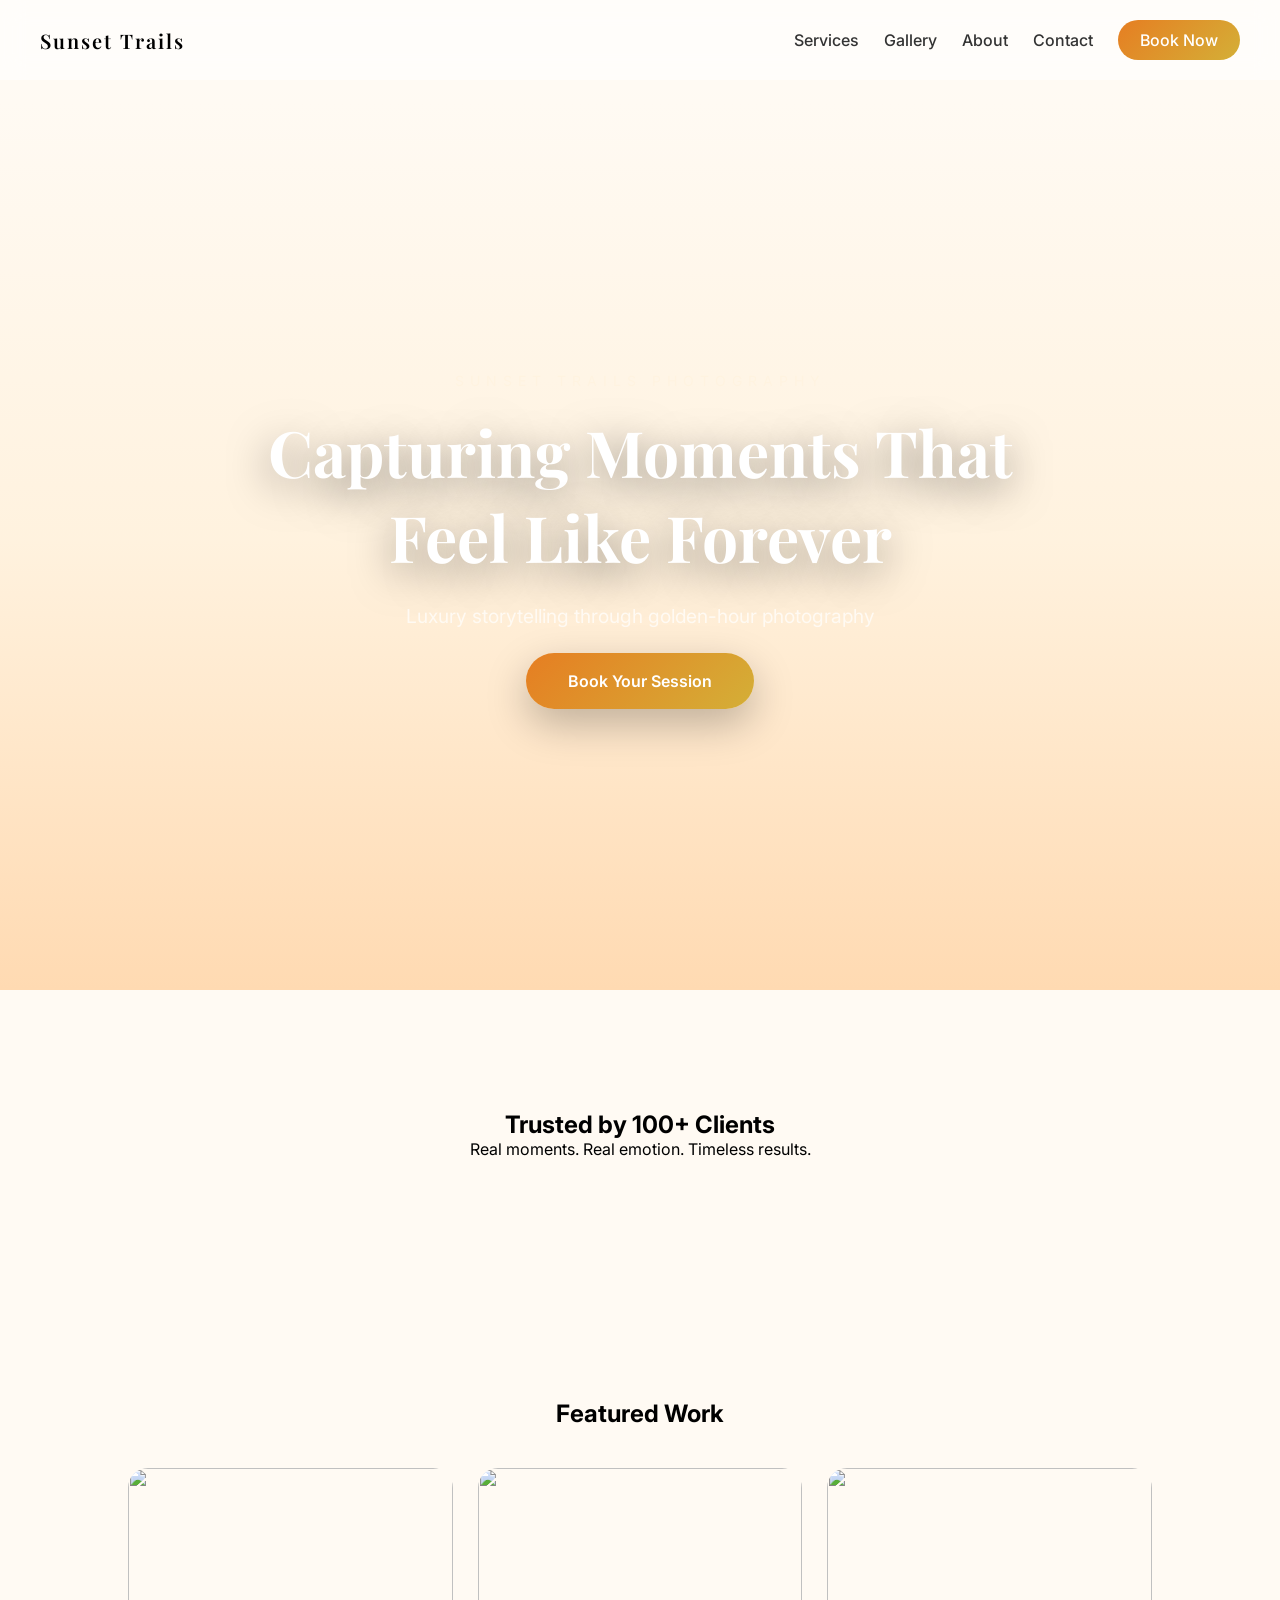
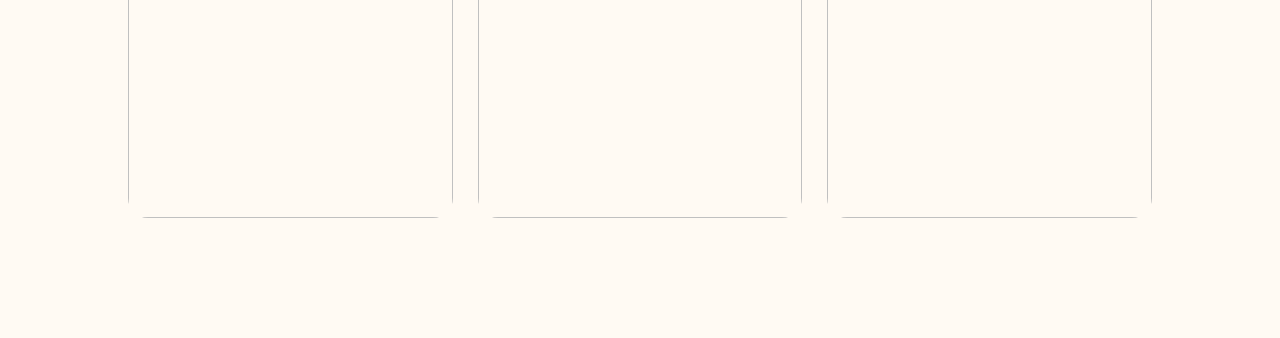
==== index.html @ 25ee8bb4 "Update index.html" ====
<!DOCTYPE html>
<html lang="en">
<head>
<meta charset="UTF-8">
<meta name="viewport" content="width=device-width, initial-scale=1.0">

<title>Sunset Trails Photography</title>

<link href="https://fonts.googleapis.com/css2?family=Playfair+Display:wght@500;700&family=Inter:wght@300;400;500&display=swap" rel="stylesheet">

<link rel="stylesheet" href="styles.css">
  
</head>

<body>

<nav class="nav">

<div class="logo">Sunset Trails</div>

<div class="nav-links" id="navLinks">

<div class="close-btn" onclick="toggleMenu()">✕</div>

<a href="services.html">Services</a>
<a href="gallery.html">Gallery</a>
<a href="about.html">About</a>
<a href="contact.html">Contact</a>
<a href="contact.html" class="nav-btn">Book Now</a>

</div>

<div class="menu-toggle" onclick="toggleMenu()">☰</div>

</nav>

<section class="hero">
<div class="hero-bg"></div>

<div class="hero-content">
<div class="brand">SUNSET TRAILS PHOTOGRAPHY</div>

<h1>Capturing Moments That Feel Like Forever</h1>

<p class="reveal">Luxury storytelling through golden-hour photography</p>

<a href="contact.html" class="btn">Book Your Session</a>
</div>
</section>

<section class="section reveal">
<h2 class="reveal">Trusted by 100+ Clients</h2>
<p class="reveal">Real moments. Real emotion. Timeless results.</p>
</section>

<section class="section reveal">
<h2 class="reveal">Featured Work</h2>

<div class="grid reveal">
<img class="reveal" src="https://images.unsplash.com/photo-1492724441997-5dc865305da7?auto=format&fit=crop&w=1200&q=80">
<img class="reveal" src="https://images.unsplash.com/photo-1522673607200-164d1b6ce486">
<img class="reveal" src="https://images.unsplash.com/photo-1495567720989-cebdbdd97913">
</div>

</section>

<script>
function toggleMenu(){
document.getElementById("navLinks").classList.toggle("active");
}
</script>

<script>
function revealOnScroll(){
const reveals = document.querySelectorAll(".reveal");

reveals.forEach(el=>{
const windowHeight = window.innerHeight;
const elementTop = el.getBoundingClientRect().top;

if(elementTop < windowHeight - 100){
el.classList.add("active");
}
});
}

window.addEventListener("scroll", revealOnScroll);
</script>
  
</body>
</html>
---- styles.css ----
/* RESET */
*{
margin:0;
padding:0;
box-sizing:border-box;
}

body{
padding-top:90px;
}

body{
font-family:'Inter', sans-serif;
background:#fffaf3;
}

/* NAV */
.nav{
position:fixed;
top:0;
width:100%;
padding:20px 40px;
display:flex;
justify-content:space-between;
align-items:center;
background:rgba(255,255,255,0.6);
backdrop-filter:blur(12px);
z-index:1000;
}

.logo{
font-family:'Playfair Display';
font-size:20px;
font-weight:600;
letter-spacing:2px;
}

.nav-links{
display:flex;
align-items:center;
gap:25px;
}

.nav-links a{
text-decoration:none;
color:#333;
font-weight:500;
}

.nav-btn{
padding:10px 22px;
border-radius:30px;
background:linear-gradient(135deg,#E67E22,#D4AF37);
color:white !important;
}

/* MOBILE MENU */
.menu-toggle{
display:none;
font-size:28px;
cursor:pointer;
}

@media(max-width:768px){

.nav-links{
position:fixed;
top:0;
right:-100%;
height:100vh;
width:70%;
background:white;
flex-direction:column;
justify-content:center;
gap:40px;
transition:.4s;
}

.nav-links.active{
right:0;
}

.menu-toggle{
display:block;
}

}

/* HERO */
.hero{
height:100vh;
display:flex;
align-items:center;
justify-content:center;
text-align:center;
position:relative;
overflow:hidden;
}

.hero-bg{
position:absolute;
top:0;
left:0;
width:100%;
height:100%;
background:
linear-gradient(
to top,
rgba(255,170,80,0.4),
rgba(255,210,140,0.2),
rgba(255,255,255,0.05)
),
url('https://images.unsplash.com/photo-1507525428034-b723cf961d3e?auto=format&fit=crop&w=1600&q=80');
background-size:cover;
background-position:center;
z-index:-1;
}

.hero-content{
position:relative;
z-index:2;
max-width:900px;
padding:40px;
}

.brand{
letter-spacing:6px;
font-size:14px;
color:#fff3e0;
margin-bottom:20px;
}

.hero h1{
font-family:'Playfair Display';
font-size:4rem;
color:white;
text-shadow:0 10px 40px rgba(0,0,0,0.5);
}

.hero p{
margin:25px 0;
font-size:1.2rem;
color:#fffaf3;
}

.btn{
display:inline-block;
padding:18px 42px;
background:linear-gradient(135deg,#E67E22,#D4AF37);
color:white;
font-weight:600;
border-radius:50px;
text-decoration:none;
box-shadow:0 15px 40px rgba(0,0,0,0.25);
transition:.3s;
}

.btn:hover{
transform:translateY(-4px) scale(1.05);
}

/* SECTIONS */
.section{
padding:120px 10%;
text-align:center;
}


.grid{
display:grid;
grid-template-columns:repeat(auto-fit,minmax(300px,1fr));
gap:25px;
margin-top:40px;
}

.grid img{
width:100%;
height:400px;
object-fit:cover;
border-radius:20px;
}

img{
max-width:100%;
height:auto;
}

.grid img{
width:100%;
height:350px;
object-fit:cover;
border-radius:20px;
}

.close-btn{
display:none;
font-size:28px;
position:absolute;
top:20px;
right:20px;
cursor:pointer;
}

@media(max-width:768px){
.close-btn{
display:block;
}

/* SCROLL ANIMATIONS */
.reveal{
opacity:0;
transform:translateY(60px);
transition:all 0.8s ease;
}

.reveal.active{
opacity:1;
transform:translateY(0);
}  

.section{
padding:120px 10%;
text-align:center;
background:linear-gradient(
to bottom,
#fffaf3,
#f5e6d3
);
}  

.section:nth-child(even){
background:#fff;
}

.grid img{
transition:transform .4s ease, box-shadow .4s ease;
}

.grid img:hover{
transform:scale(1.05);
box-shadow:0 20px 40px rgba(0,0,0,0.2);
}

.section h2{
font-family:'Playfair Display';
font-size:2.5rem;
margin-bottom:20px;
}
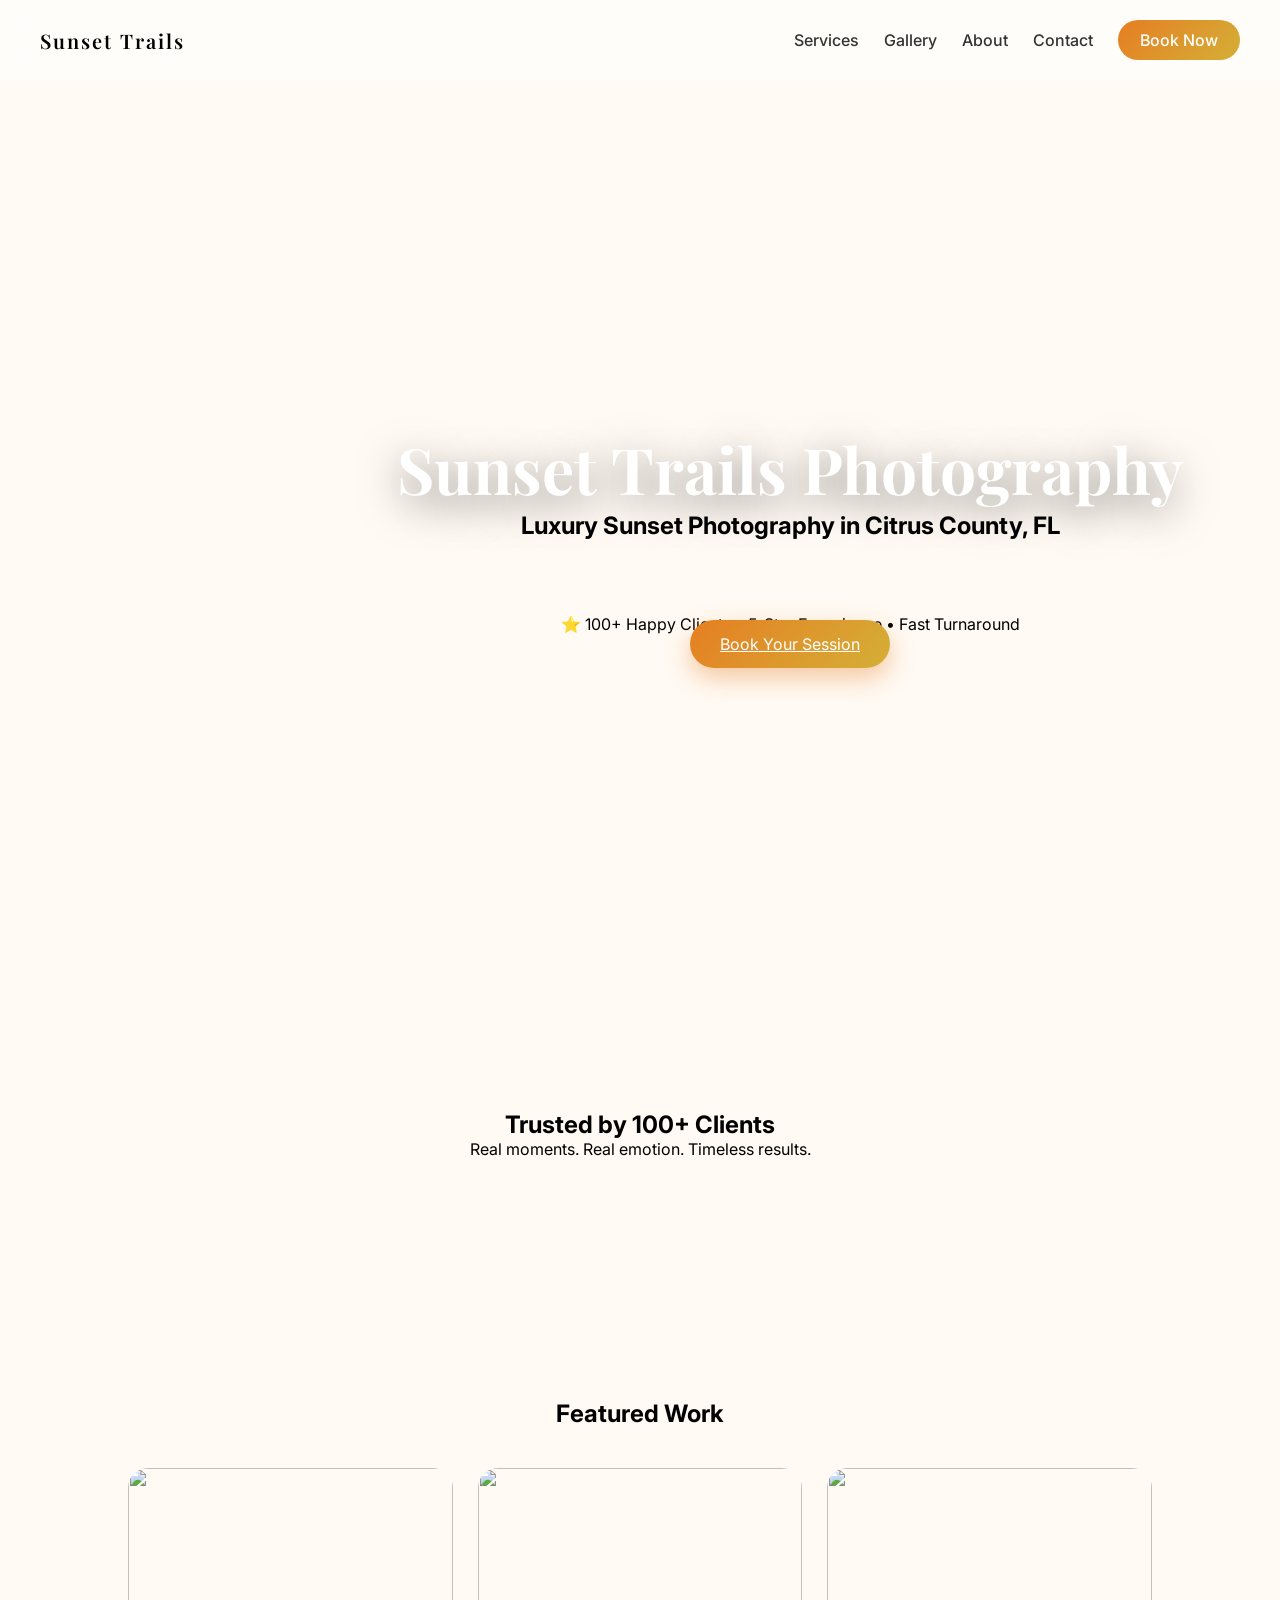
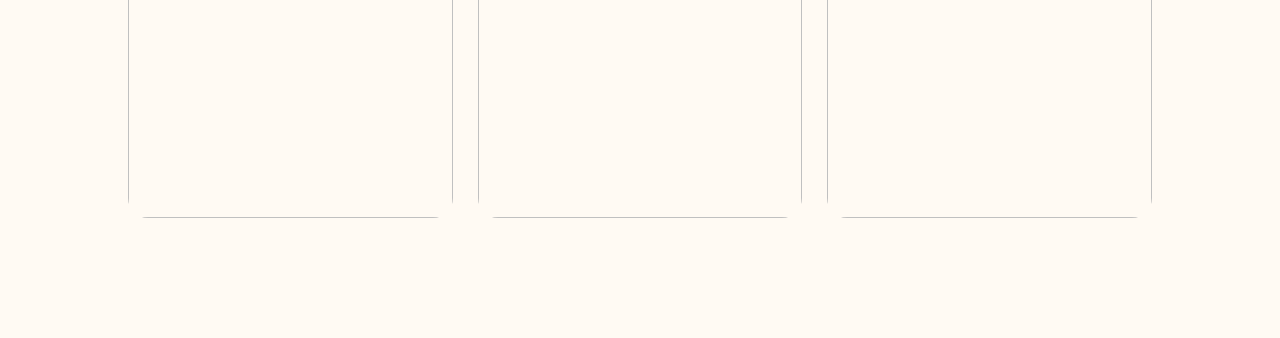
==== commit 9a2b2dfc: "Update index.html" ====
--- a/index.html
+++ b/index.html
@@ -35,19 +35,30 @@
 </nav>
 
 <section class="hero">
-<div class="hero-bg"></div>
+
+<video autoplay muted loop playsinline class="hero-video">
+  <source src="https://cdn.coverr.co/videos/coverr-aerial-view-of-waves-at-sunset-1573/1080p.mp4" type="video/mp4">
+</video>
+
+<div class="hero-overlay"></div>
 
 <div class="hero-content">
-<div class="brand">SUNSET TRAILS PHOTOGRAPHY</div>
 
-<h1>Capturing Moments That Feel Like Forever</h1>
+<h1>Sunset Trails Photography</h1>
 
-<p class="reveal">Luxury storytelling through golden-hour photography</p>
+<h2>Luxury Sunset Photography in Citrus County, FL</h2>
+
+<p>For couples, families, and life’s most meaningful moments.</p>
+
+<div class="hero-trust">
+⭐ 100+ Happy Clients • 5-Star Experience • Fast Turnaround
+</div>
 
 <a href="contact.html" class="btn">Book Your Session</a>
+
 </div>
+
 </section>
-
 <section class="section reveal">
 <h2 class="reveal">Trusted by 100+ Clients</h2>
 <p class="reveal">Real moments. Real emotion. Timeless results.</p>
@@ -57,9 +68,13 @@
 <h2 class="reveal">Featured Work</h2>
 
 <div class="grid reveal">
-<img class="reveal" src="https://images.unsplash.com/photo-1492724441997-5dc865305da7?auto=format&fit=crop&w=1200&q=80">
-<img class="reveal" src="https://images.unsplash.com/photo-1522673607200-164d1b6ce486">
-<img class="reveal" src="https://images.unsplash.com/photo-1495567720989-cebdbdd97913">
+
+<img class="reveal" src="https://images.unsplash.com/photo-1507525428034-b723cf961d3e?auto=format&fit=crop&w=1200&q=80">
+
+<img class="reveal" src="https://images.unsplash.com/photo-1511895426328-dc8714191300?auto=format&fit=crop&w=1200&q=80">
+
+<img class="reveal" src="https://images.unsplash.com/photo-1520854221256-17451cc331bf?auto=format&fit=crop&w=1200&q=80">
+
 </div>
 
 </section>
--- a/styles.css
+++ b/styles.css
@@ -144,19 +144,20 @@
 }
 
 .btn{
-display:inline-block;
-padding:18px 42px;
+padding:14px 30px;
+border:none;
+border-radius:50px;
 background:linear-gradient(135deg,#E67E22,#D4AF37);
 color:white;
-font-weight:600;
-border-radius:50px;
-text-decoration:none;
-box-shadow:0 15px 40px rgba(0,0,0,0.25);
-transition:.3s;
+font-size:16px;
+cursor:pointer;
+transition:all 0.3s ease;
+box-shadow:0 10px 25px rgba(230,126,34,0.4);
 }
 
 .btn:hover{
-transform:translateY(-4px) scale(1.05);
+transform:translateY(-3px);
+box-shadow:0 15px 35px rgba(230,126,34,0.6);
 }
 
 /* SECTIONS */
@@ -246,3 +247,37 @@
 font-size:2.5rem;
 margin-bottom:20px;
 }
+
+/* LIGHTBOX */
+.lightbox{
+position:fixed;
+top:0;
+left:0;
+width:100%;
+height:100%;
+background:rgba(0,0,0,0.9);
+display:none;
+align-items:center;
+justify-content:center;
+z-index:2000;
+}
+
+.lightbox img{
+max-width:90%;
+max-height:80%;
+border-radius:10px;
+}
+
+.close-lightbox{
+position:absolute;
+top:30px;
+right:40px;
+font-size:40px;
+color:white;
+cursor:pointer;
+}
+
+body{
+transition: opacity 0.5s ease;
+}
+
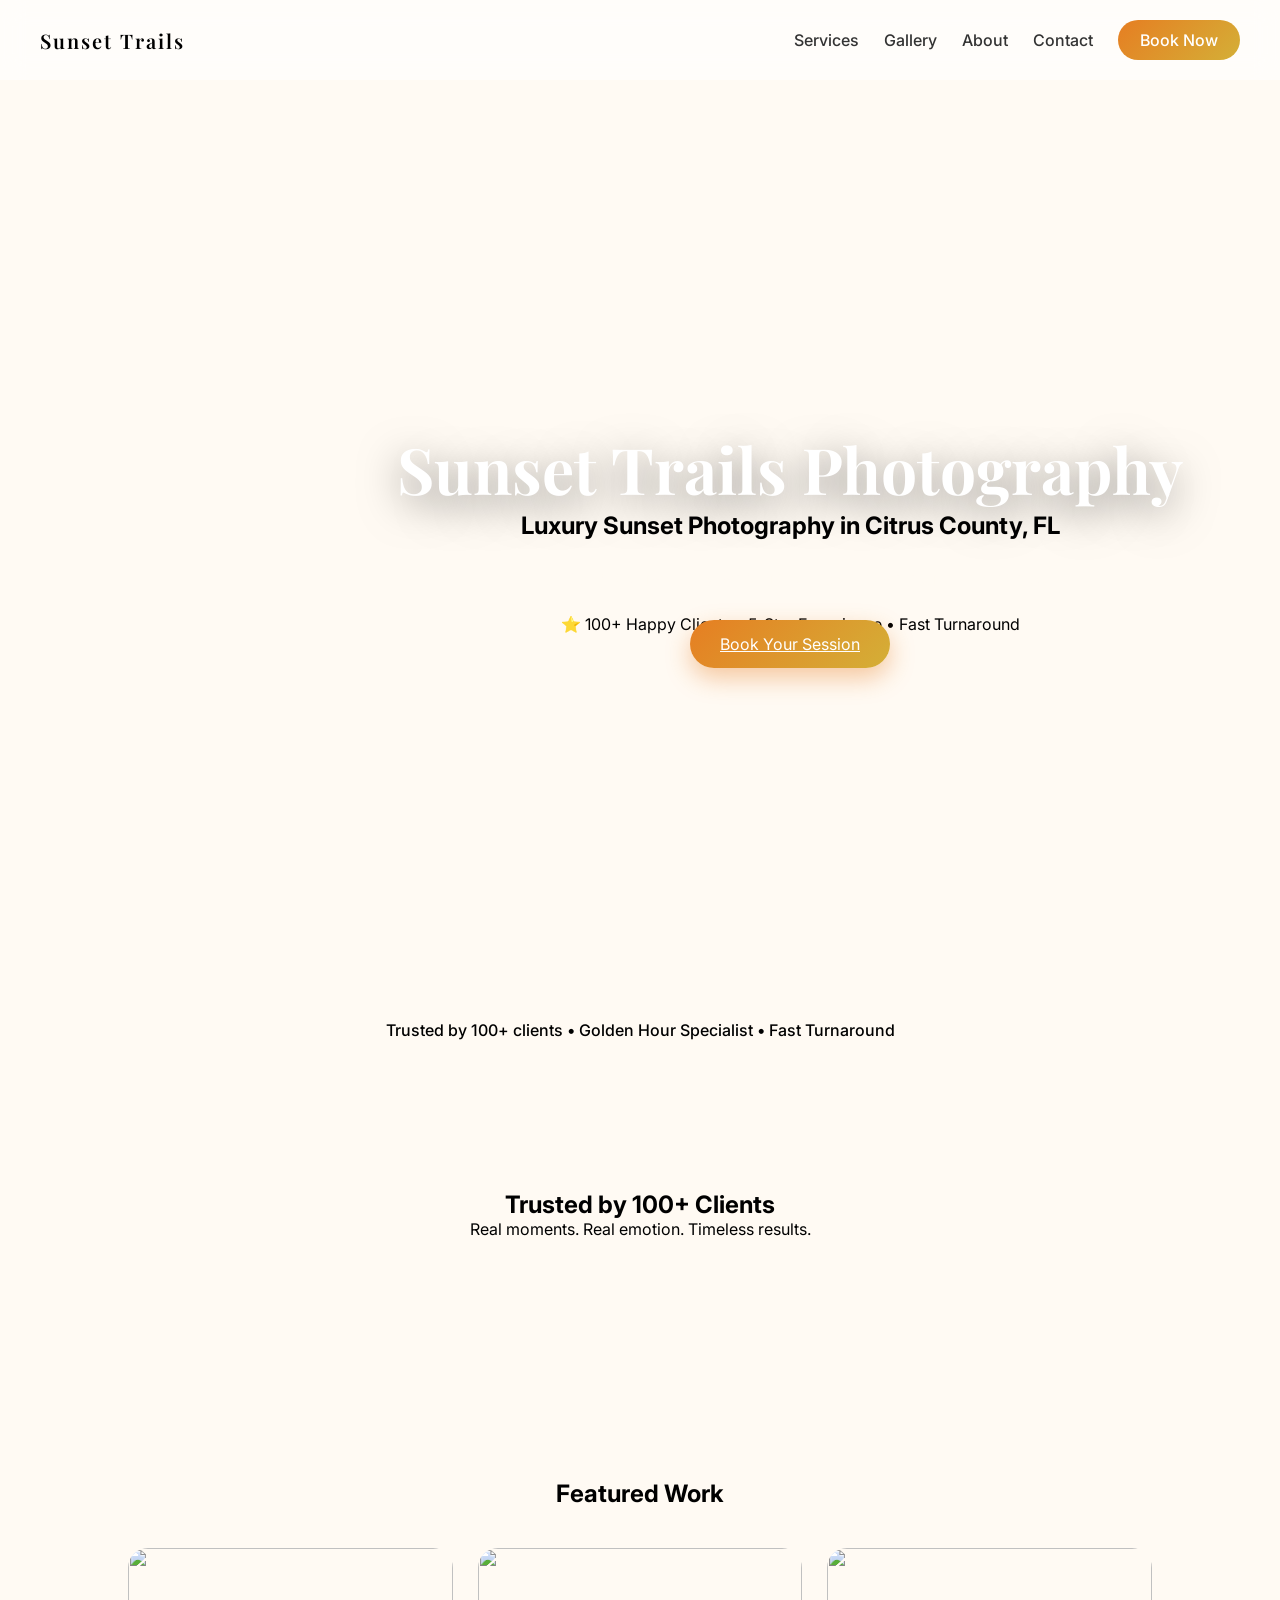
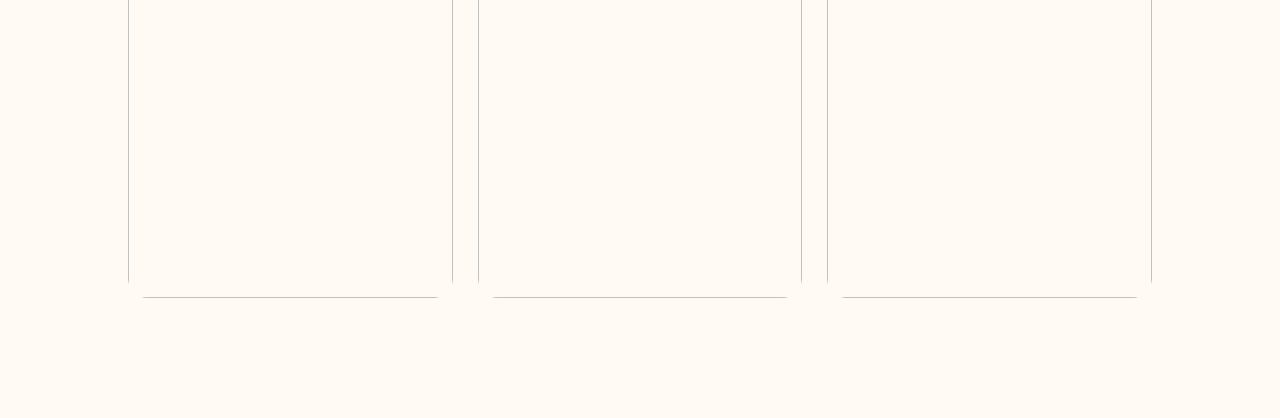
==== commit 71bcdf23: "Update index.html" ====
--- a/index.html
+++ b/index.html
@@ -59,6 +59,13 @@
 </div>
 
 </section>
+
+<section style="text-align:center;padding:30px;background:#fffaf3;">
+<p style="font-weight:500;">
+Trusted by 100+ clients • Golden Hour Specialist • Fast Turnaround
+</p>
+</section>
+  
 <section class="section reveal">
 <h2 class="reveal">Trusted by 100+ Clients</h2>
 <p class="reveal">Real moments. Real emotion. Timeless results.</p>
--- a/styles.css
+++ b/styles.css
@@ -281,3 +281,56 @@
 transition: opacity 0.5s ease;
 }
 
+/* HERO VIDEO */
+.hero{
+position:relative;
+height:100vh;
+display:flex;
+align-items:center;
+justify-content:center;
+overflow:hidden;
+text-align:center;
+color:white;
+}
+
+.hero-video{
+position:absolute;
+top:0;
+left:0;
+width:100%;
+height:100%;
+object-fit:cover;
+z-index:-2;
+}
+
+.hero-overlay{
+position:absolute;
+top:0;
+left:0;
+width:100%;
+height:100%;
+background:linear-gradient(rgba(0,0,0,0.3),rgba(0,0,0,0.5));
+z-index:-1;
+}
+
+/* HERO CONTENT */
+.hero-content h1{
+font-family:'Playfair Display';
+font-size:3rem;
+margin-bottom:10px;
+}
+
+.hero-content h2{
+font-size:1.5rem;
+margin-bottom:10px;
+}
+
+.hero-content p{
+margin-bottom:15px;
+}
+
+.hero-trust{
+margin-bottom:20px;
+font-size:14px;
+opacity:0.9;
+}
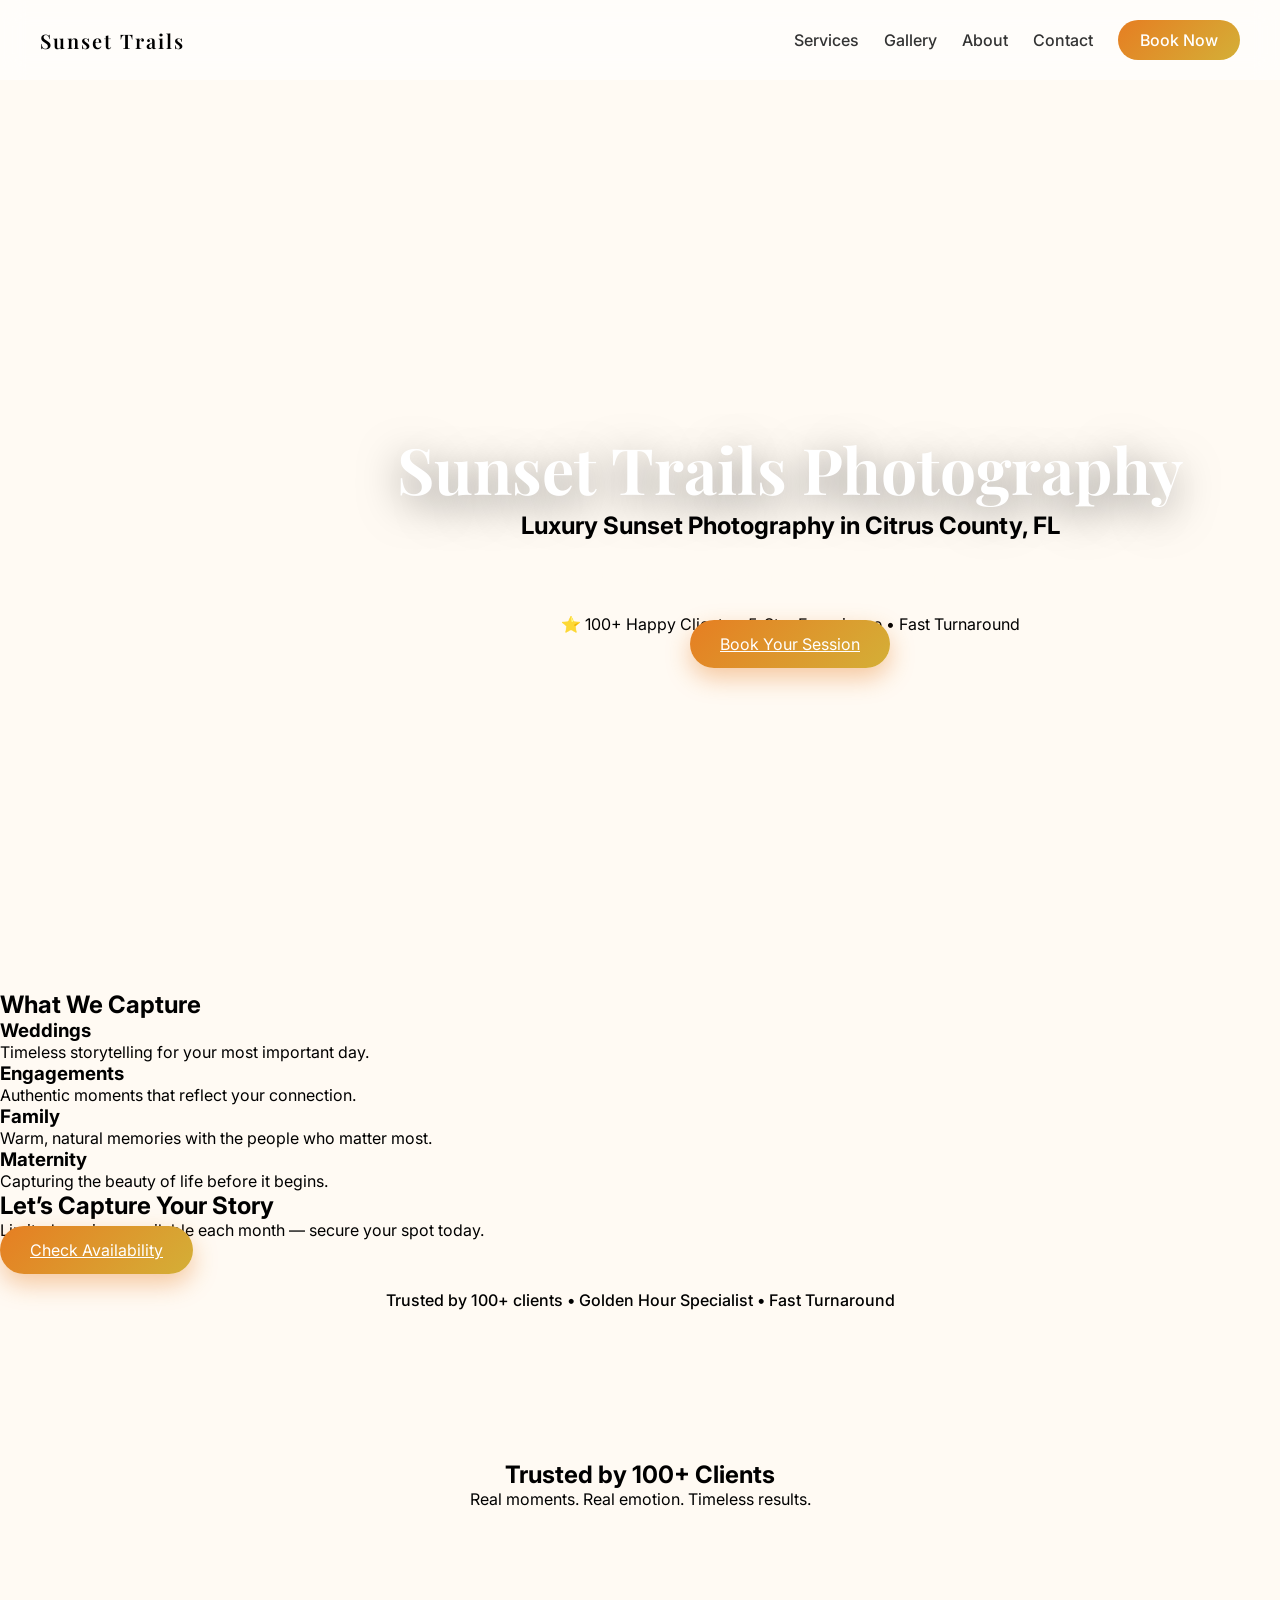
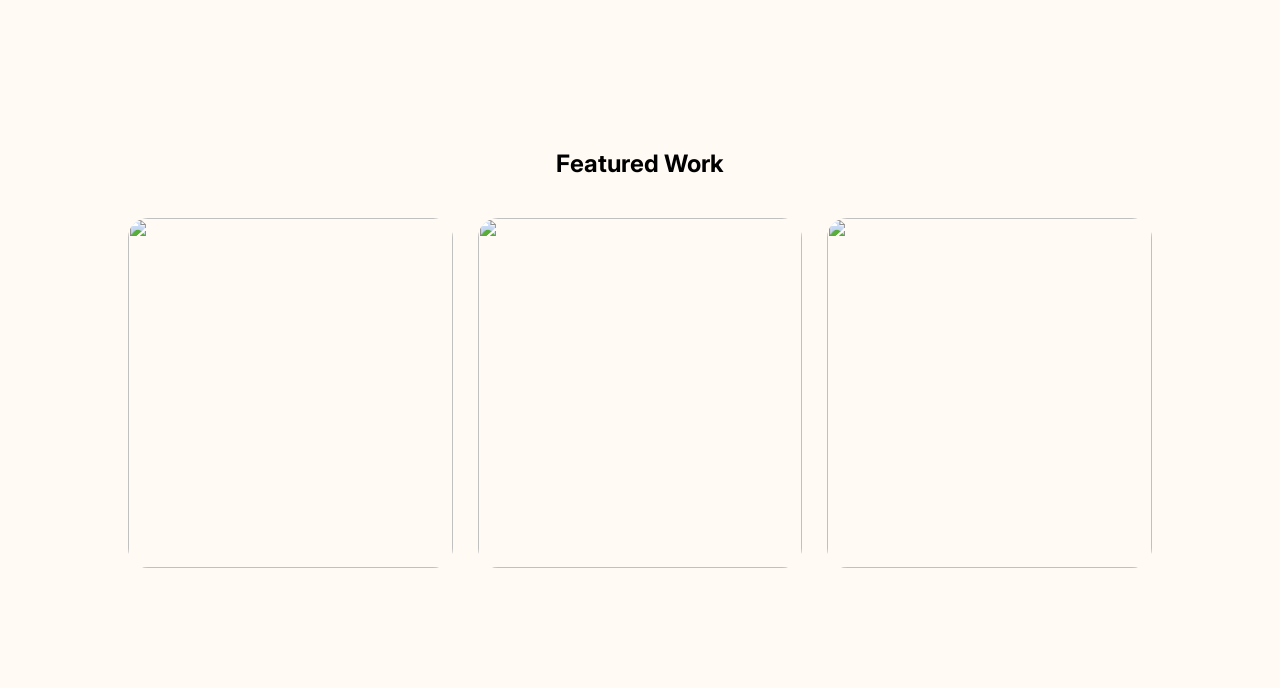
==== commit 78c02029: "Update index.html" ====
--- a/index.html
+++ b/index.html
@@ -60,6 +60,46 @@
 
 </section>
 
+ <section class="services">
+
+<h2>What We Capture</h2>
+
+<div class="services-grid">
+
+<div class="service">
+<h3>Weddings</h3>
+<p>Timeless storytelling for your most important day.</p>
+</div>
+
+<div class="service">
+<h3>Engagements</h3>
+<p>Authentic moments that reflect your connection.</p>
+</div>
+
+<div class="service">
+<h3>Family</h3>
+<p>Warm, natural memories with the people who matter most.</p>
+</div>
+
+<div class="service">
+<h3>Maternity</h3>
+<p>Capturing the beauty of life before it begins.</p>
+</div>
+
+</div>
+
+</section> 
+
+<section class="cta">
+
+<h2>Let’s Capture Your Story</h2>
+
+<p>Limited sessions available each month — secure your spot today.</p>
+
+<a href="contact.html" class="btn">Check Availability</a>
+
+</section>
+  
 <section style="text-align:center;padding:30px;background:#fffaf3;">
 <p style="font-weight:500;">
 Trusted by 100+ clients • Golden Hour Specialist • Fast Turnaround
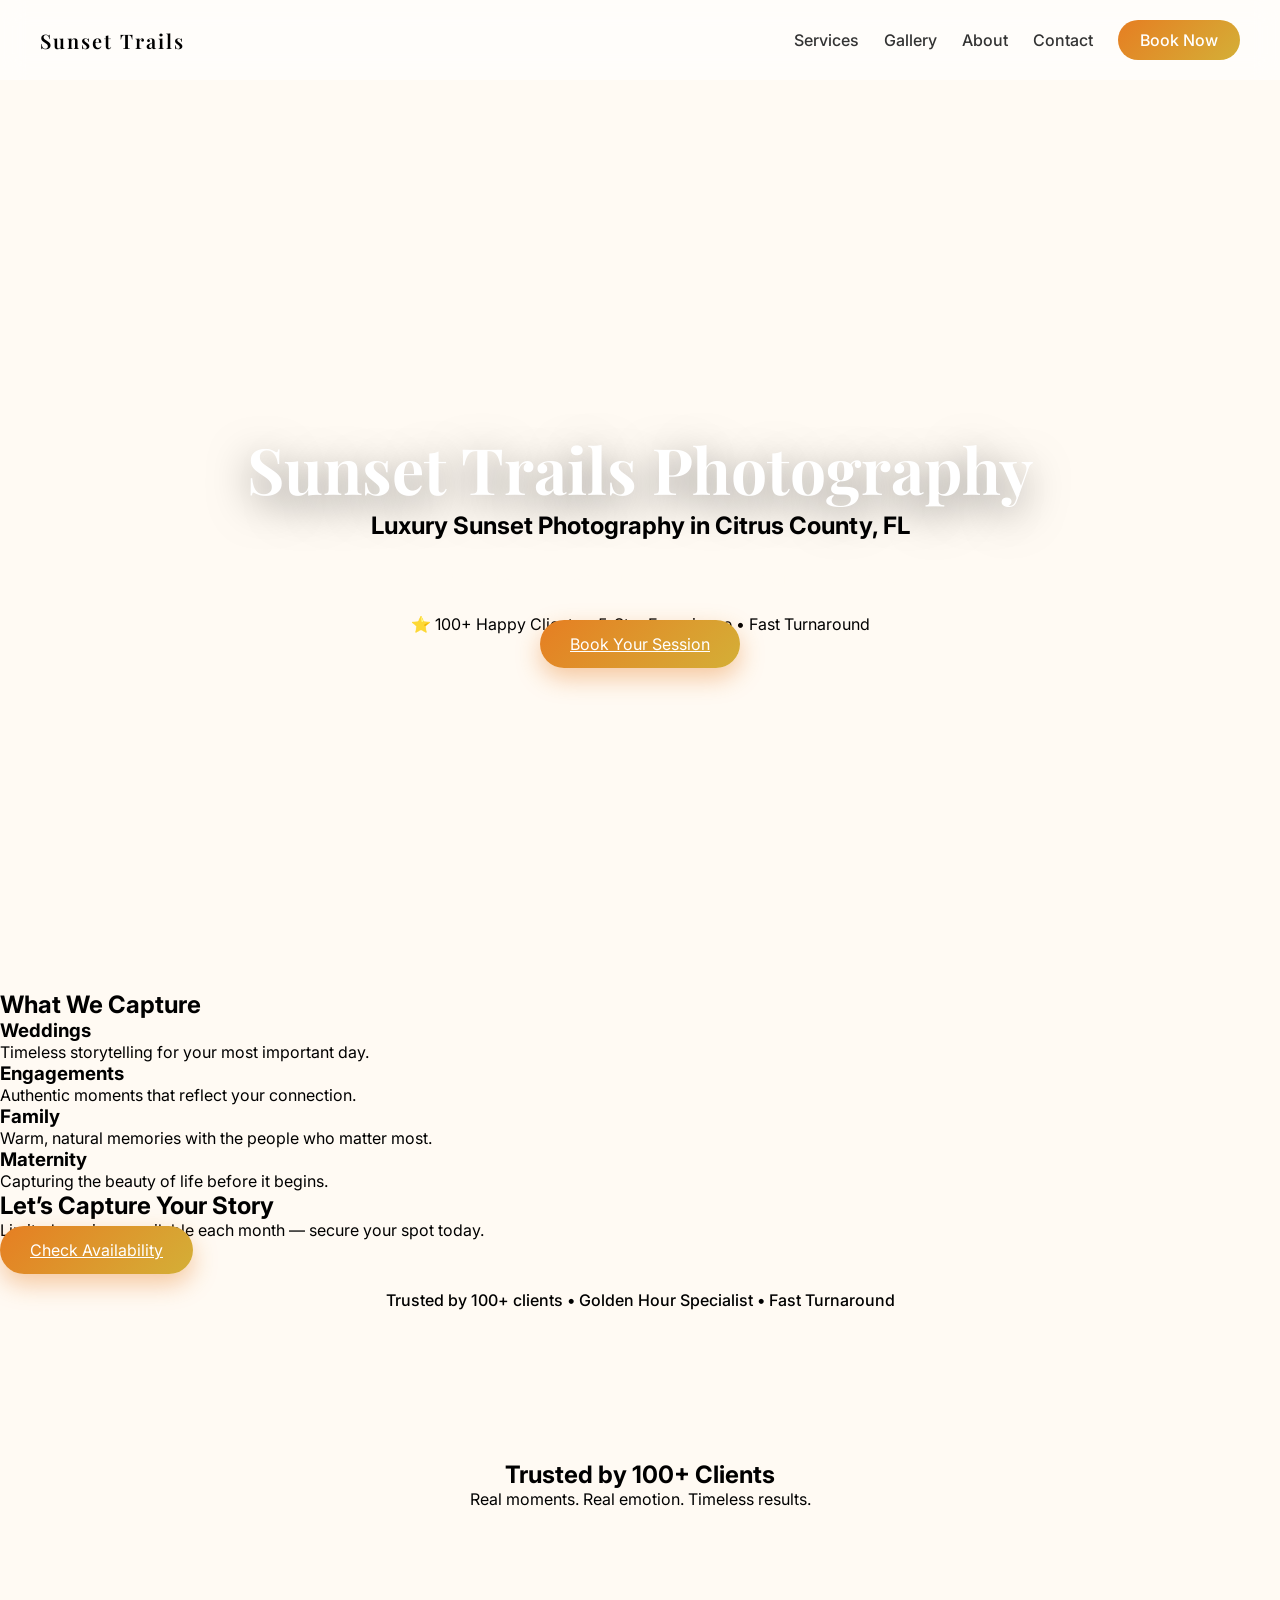
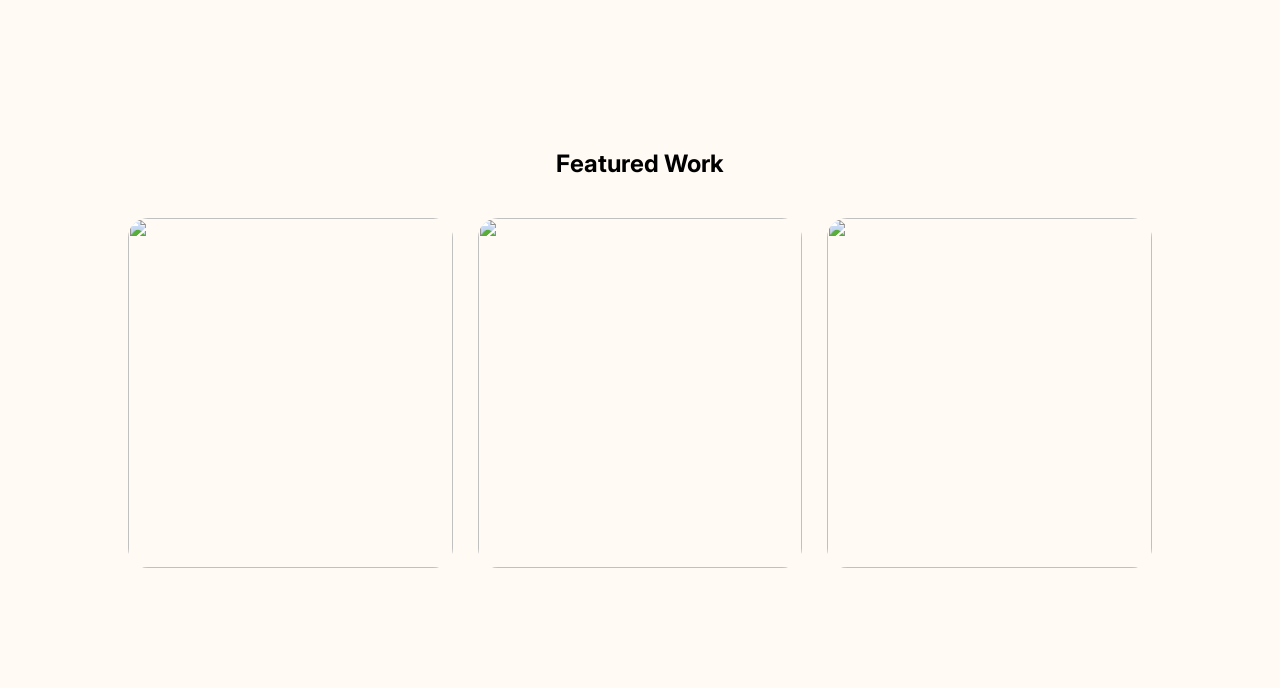
==== commit f1410e13: "Update index.html" ====
--- a/index.html
+++ b/index.html
@@ -36,9 +36,7 @@
 
 <section class="hero">
 
-<video autoplay muted loop playsinline class="hero-video">
-  <source src="https://cdn.coverr.co/videos/coverr-aerial-view-of-waves-at-sunset-1573/1080p.mp4" type="video/mp4">
-</video>
+<div class="hero-image"></div>
 
 <div class="hero-overlay"></div>
 
--- a/styles.css
+++ b/styles.css
@@ -334,3 +334,57 @@
 font-size:14px;
 opacity:0.9;
 }
+
+/* SERVICES */
+.services{
+padding:100px 10%;
+text-align:center;
+background:#fffaf3;
+}
+
+.services h2{
+font-family:'Playfair Display';
+font-size:2.5rem;
+margin-bottom:40px;
+}
+
+.services-grid{
+display:grid;
+grid-template-columns:repeat(auto-fit,minmax(200px,1fr));
+gap:30px;
+}
+
+.service{
+background:white;
+padding:25px;
+border-radius:15px;
+box-shadow:0 10px 30px rgba(0,0,0,0.1);
+transition:0.3s;
+}
+
+.service:hover{
+transform:translateY(-5px);
+}
+
+/* CTA */
+.cta{
+text-align:center;
+padding:100px 20px;
+background:linear-gradient(135deg,#E67E22,#D4AF37);
+color:white;
+}
+
+.cta h2{
+font-family:'Playfair Display';
+font-size:2.5rem;
+margin-bottom:15px;
+}
+
+.cta p{
+margin-bottom:20px;
+}
+
+.cta .btn{
+background:white;
+color:#E67E22;
+}
